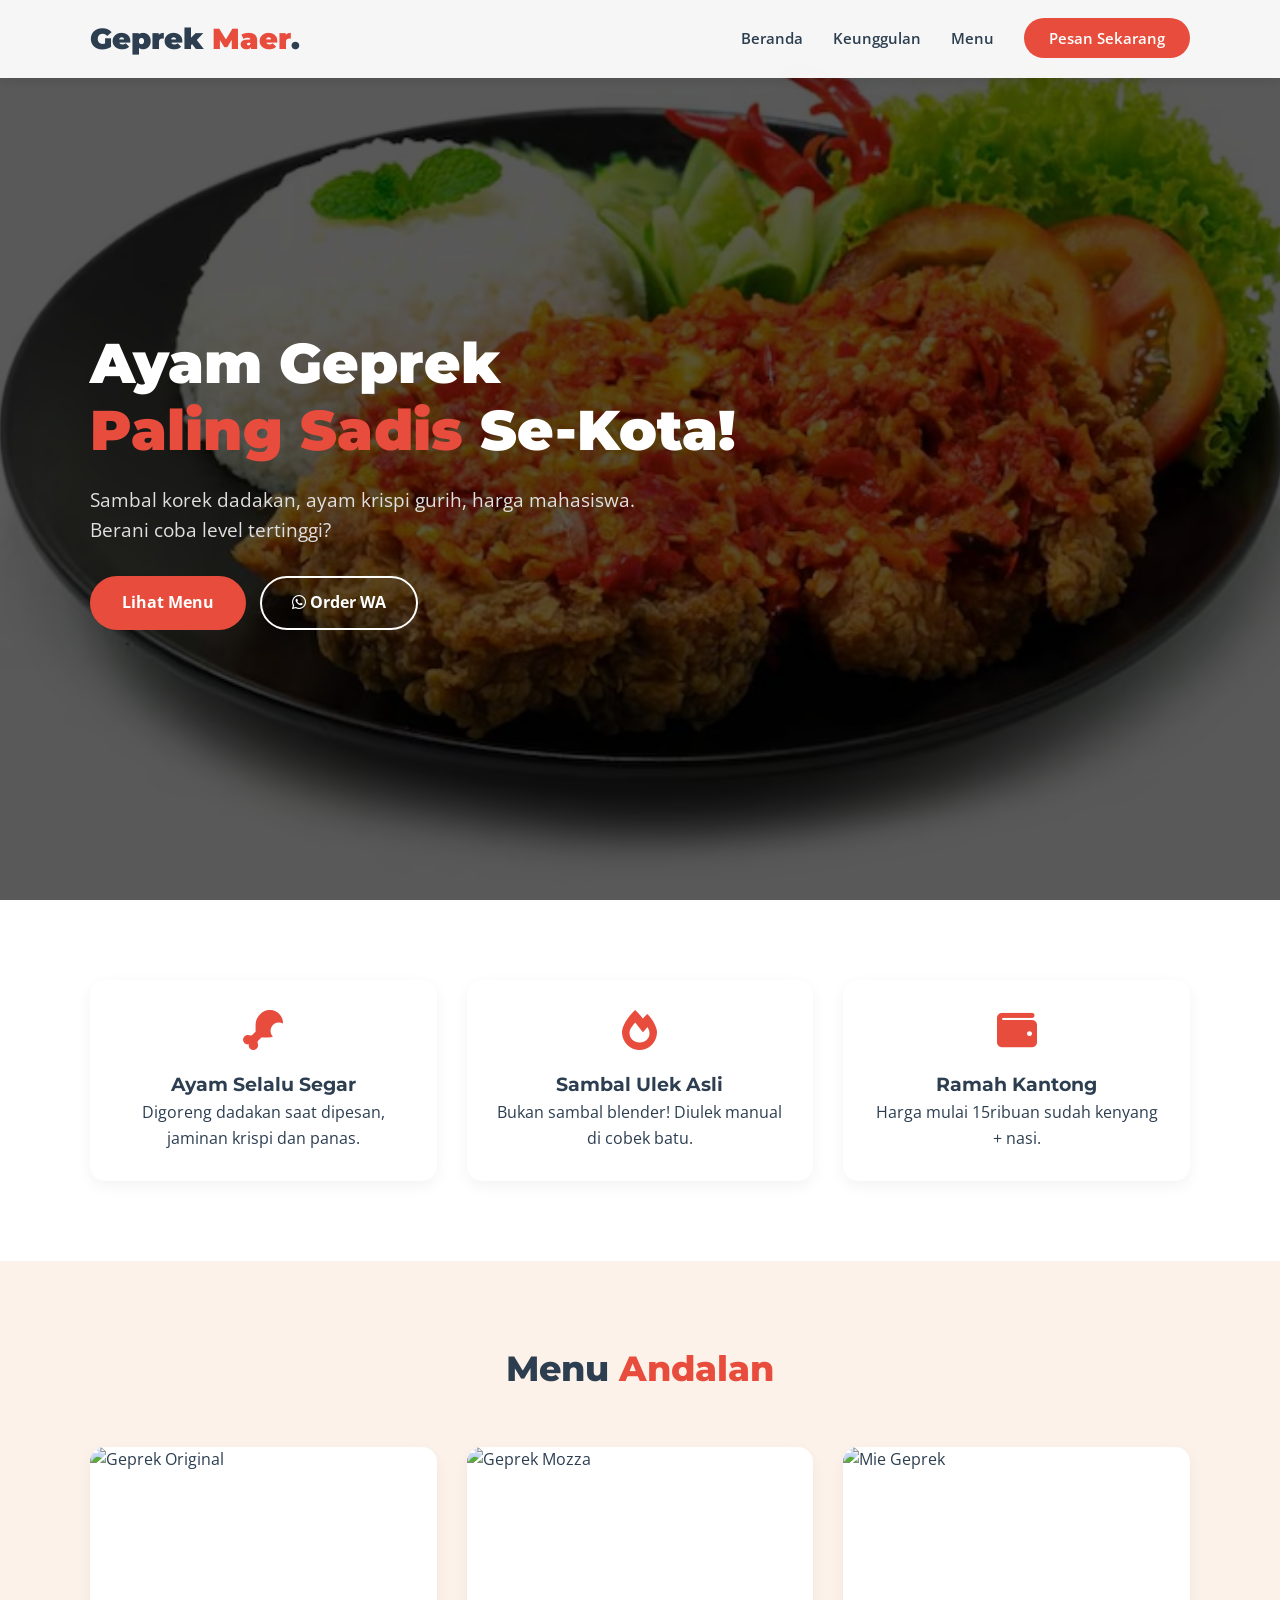
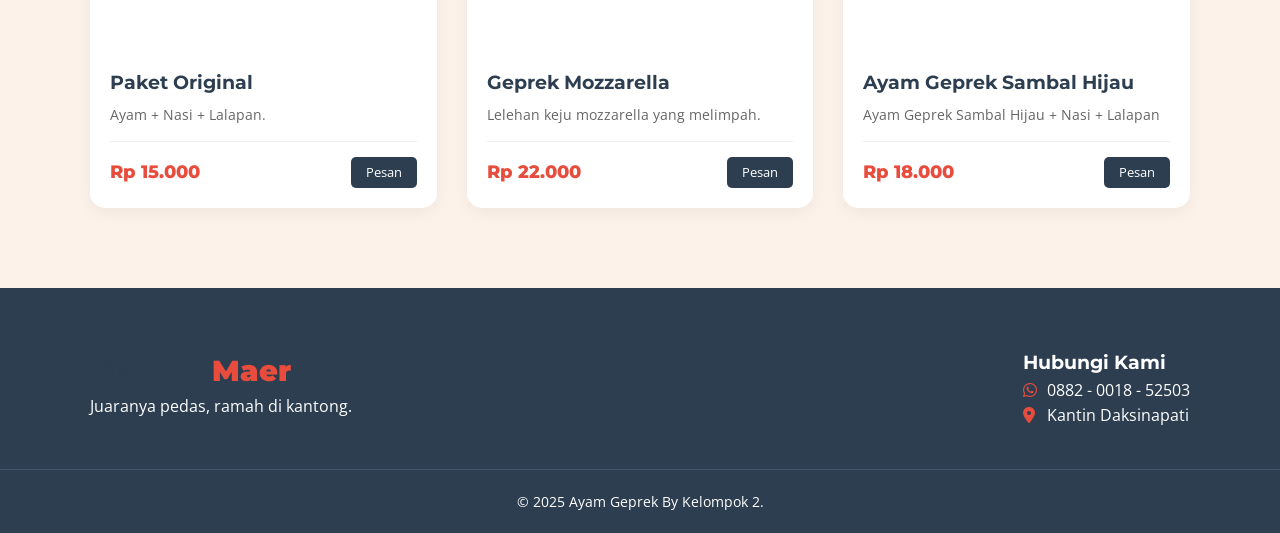
==== index.html @ af6f3e50 "update" ====
<!DOCTYPE html>
<html lang="id">
	<head>
		<meta charset="UTF-8" />
		<meta name="viewport" content="width=device-width, initial-scale=1.0" />
		<title>Ayam Geprek Maer - Pedasnya Nendang!</title>
		<link href="https://fonts.googleapis.com/css2?family=Montserrat:wght@400;700;900&family=Open+Sans:wght@400;600&display=swap" rel="stylesheet" />
		<link rel="stylesheet" href="https://cdnjs.cloudflare.com/ajax/libs/font-awesome/6.0.0/css/all.min.css" />
		<link rel="stylesheet" href="style.css" />
	</head>
	<body>
		<nav class="navbar">
			<div class="container nav-container">
				<a href="#" class="logo">Geprek <span>Maer</span>.</a>

				<ul class="nav-links">
					<li><a href="#hero">Beranda</a></li>
					<li><a href="#features">Keunggulan</a></li>
					<li><a href="#menu">Menu</a></li>
					<li><a href="#contact" class="btn-nav">Pesan Sekarang</a></li>
				</ul>

				<div class="burger">
					<div class="line1"></div>
					<div class="line2"></div>
					<div class="line3"></div>
				</div>
			</div>
		</nav>

		<header id="hero">
			<div class="hero-overlay">
				<div class="container hero-content reveal">
					<h1>Ayam Geprek <br /><span class="text-red">Paling Sadis</span> Se-Kota!</h1>
					<p>Sambal korek dadakan, ayam krispi gurih, harga mahasiswa. Berani coba level tertinggi?</p>
					<div class="hero-buttons">
						<a href="#menu" class="btn btn-primary">Lihat Menu</a>
						<a href="https://wa.me/6281234567890" class="btn btn-outline"><i class="fab fa-whatsapp"></i> Order WA</a>
					</div>
				</div>
			</div>
		</header>

		<section id="features" class="section-padding">
			<div class="container">
				<div class="features-grid">
					<div class="feature-item reveal">
						<i class="fas fa-drumstick-bite icon-red"></i>
						<h3>Ayam Selalu Segar</h3>
						<p>Digoreng dadakan saat dipesan, jaminan krispi dan panas.</p>
					</div>
					<div class="feature-item reveal">
						<i class="fas fa-fire icon-red"></i>
						<h3>Sambal Ulek Asli</h3>
						<p>Bukan sambal blender! Diulek manual di cobek batu.</p>
					</div>
					<div class="feature-item reveal">
						<i class="fas fa-wallet icon-red"></i>
						<h3>Ramah Kantong</h3>
						<p>Harga mulai 15ribuan sudah kenyang + nasi.</p>
					</div>
				</div>
			</div>
		</section>

		<section id="menu" class="section-padding bg-cream">
			<div class="container">
				<h2 class="section-title">Menu <span class="text-red">Andalan</span></h2>
				<div class="menu-grid">
					<div class="menu-card reveal">
						<div class="card-img-holder">
							<img src="https://images.unsplash.com/photo-1626082927389-6cd097cdc6ec?w=600" alt="Geprek Original" />
						</div>
						<div class="menu-info">
							<h3>Paket Original</h3>
							<p>Ayam + Nasi + Lalapan.</p>
							<div class="menu-footer">
								<span class="price">Rp 15.000</span>
								<a href="#" class="btn-sm">Pesan</a>
							</div>
						</div>
					</div>
					<div class="menu-card reveal">
						<div class="card-img-holder">
							<img src="https://media.istockphoto.com/id/2201040347/photo/ayam-geprek-or-smashed-chicken.webp?a=1&b=1&s=612x612&w=0&k=20&c=tHth3fvHW07ZVwiWdDavvZzDw1zSr7vy7wqQLnGacCk=" alt="Geprek Mozza" />
						</div>
						<div class="menu-info">
							<h3>Geprek Mozzarella</h3>
							<p>Lelehan keju mozzarella yang melimpah.</p>
							<div class="menu-footer">
								<span class="price">Rp 22.000</span>
								<a href="#" class="btn-sm">Pesan</a>
							</div>
						</div>
					</div>
					<div class="menu-card reveal">
						<div class="card-img-holder">
							<img src="https://media.istockphoto.com/id/2184532793/photo/bebek-goreng-cabe-ijo-or-fried-duck-with-green-chili-sauce.webp?a=1&b=1&s=612x612&w=0&k=20&c=y3KzSwLnLXOr_1Npurq0uSOTo_iZrCrglOwIk2ntI9E=" alt="Mie Geprek" />
						</div>
						<div class="menu-info">
							<h3>Ayam Geprek Sambal Hijau</h3>
							<p>Ayam Geprek Sambal Hijau + Nasi + Lalapan</p>
							<div class="menu-footer">	
								<span class="price">Rp 18.000</span>
								<a href="#" class="btn-sm">Pesan</a>
							</div>
						</div>
					</div>
				</div>
			</div>
		</section>

		<footer id="contact">
			<div class="container footer-container">
				<div class="footer-col">
					<h2 class="logo">Geprek <span>Maer</span>.</h2>
					<p>Juaranya pedas, ramah di kantong.</p>
				</div>
				<div class="footer-col">
					<h3>Hubungi Kami</h3>
					<p><i class="fab fa-whatsapp"></i> 0882 - 0018 - 52503</p>
					<p><i class="fas fa-map-marker-alt"></i> Kantin Daksinapati</p>
				</div>
			</div>
			<div class="copyright">
				<p>&copy; 2025 Ayam Geprek By Kelompok 2.</p>
			</div>
		</footer>

		<script src="script.js"></script>
	</body>
</html>
---- style.css ----
/* --- 1. RESET & VARIABLES --- */
:root {
    --primary: #E74C3C;
    --dark: #2C3E50;
    --light: #FDF2E9;
    --white: #ffffff;
    --overlay: rgba(0, 0, 0, 0.65);
}

* { margin: 0; padding: 0; box-sizing: border-box; }

html { scroll-behavior: smooth; }

body {
    font-family: 'Open Sans', sans-serif;
    color: var(--dark);
    line-height: 1.6;
    overflow-x: hidden; /* Mencegah scroll samping di HP */
}

h1, h2, h3, .logo, .price { font-family: 'Montserrat', sans-serif; }

.container {
    width: 90%;
    max-width: 1100px;
    margin: 0 auto;
}

.section-padding { padding: 80px 0; }
.bg-cream { background-color: var(--light); }
.text-red { color: var(--primary); }

/* --- 2. NAVBAR --- */
.navbar {
    position: fixed;
    top: 0; width: 100%;
    padding: 1rem 0;
    background: rgba(255, 255, 255, 0.95);
    backdrop-filter: blur(10px); /* Efek kaca buram */
    z-index: 1000;
    box-shadow: 0 2px 10px rgba(0,0,0,0.1);
    transition: 0.3s;
}

.nav-container {
    display: flex;
    justify-content: space-between;
    align-items: center;
}

.logo {
    font-size: 1.8rem;
    font-weight: 900;
    color: var(--dark);
    text-decoration: none;
}
.logo span { color: var(--primary); }

.nav-links {
    display: flex;
    list-style: none;
    align-items: center;
}

.nav-links li { margin-left: 30px; }

.nav-links a {
    text-decoration: none;
    color: var(--dark);
    font-weight: 600;
    font-size: 0.95rem;
    transition: 0.3s;
}

.nav-links a:hover { color: var(--primary); }

.btn-nav {
    background: var(--primary);
    color: var(--white) !important;
    padding: 10px 25px;
    border-radius: 50px;
}

.btn-nav:hover { background: #c0392b !important; }

/* Burger Menu (Hidden on Desktop) */
.burger { display: none; cursor: pointer; }
.burger div {
    width: 25px; height: 3px; background-color: var(--dark);
    margin: 5px; transition: 0.3s;
}

/* --- 3. HERO SECTION --- */
#hero {
    height: 100vh;
    width: 100%;
    background-image: url('img/ayam.png'); /* FILE GAMBAR ANDA */
    background-size: cover;
    background-position: center;
    position: relative;
    display: flex;
    align-items: center;
    justify-content: center;
}

.hero-overlay {
    position: absolute;
    top: 0; left: 0; width: 100%; height: 100%;
    background-color: var(--overlay);
    display: flex;
    align-items: center;
}

.hero-content {
    color: var(--white);
    position: relative;
    z-index: 2;
    padding-top: 60px; /* Kompensasi navbar */
}

.hero-content h1 {
    font-size: 3.5rem;
    font-weight: 900;
    line-height: 1.2;
    margin-bottom: 20px;
}

.hero-content p {
    font-size: 1.2rem;
    margin-bottom: 30px;
    color: #e0e0e0;
    max-width: 600px;
}

.btn {
    display: inline-block;
    padding: 12px 30px;
    border-radius: 50px;
    text-decoration: none;
    font-weight: 700;
    margin-right: 10px;
    transition: 0.3s;
}

.btn-primary { background: var(--primary); color: white; border: 2px solid var(--primary); }
.btn-primary:hover { background: transparent; }
.btn-outline { background: transparent; color: white; border: 2px solid white; }
.btn-outline:hover { background: white; color: var(--primary); }

/* --- 4. FEATURES & MENU (GRID SYSTEM) --- */
.section-title {
    text-align: center; font-size: 2.2rem;
    margin-bottom: 50px; font-weight: 800;
}

/* Menggunakan Auto-Fit agar responsif tanpa banyak media query */
.features-grid, .menu-grid {
    display: grid;
    grid-template-columns: repeat(auto-fit, minmax(280px, 1fr));
    gap: 30px;
}

/* Feature Item */
.feature-item {
    text-align: center;
    padding: 30px;
    background: white;
    border-radius: 15px;
    box-shadow: 0 5px 15px rgba(0,0,0,0.05);
}
.icon-red { font-size: 2.5rem; color: var(--primary); margin-bottom: 20px; }

/* Menu Card */
.menu-card {
    background: white; border-radius: 15px;
    overflow: hidden;
    box-shadow: 0 5px 15px rgba(0,0,0,0.05);
    transition: 0.3s;
}
.menu-card:hover { transform: translateY(-5px); box-shadow: 0 15px 30px rgba(0,0,0,0.1); }

.card-img-holder { height: 200px; overflow: hidden; }
.card-img-holder img { width: 100%; height: 100%; object-fit: cover; transition: 0.5s; }
.menu-card:hover img { transform: scale(1.1); }

.menu-info { padding: 20px; }
.menu-info h3 { font-size: 1.2rem; margin-bottom: 5px; }
.menu-info p { font-size: 0.9rem; color: #666; margin-bottom: 15px; }

.menu-footer {
    display: flex; justify-content: space-between; align-items: center;
    border-top: 1px solid #eee; padding-top: 15px;
}
.price { color: var(--primary); font-weight: 800; font-size: 1.1rem; }
.btn-sm {
    background: var(--dark); color: white; padding: 5px 15px;
    border-radius: 5px; text-decoration: none; font-size: 0.8rem;
}

/* --- 5. FOOTER --- */
#contact { background: var(--dark); color: white; padding: 60px 0 20px; }
.footer-container { display: flex; flex-wrap: wrap; justify-content: space-between; gap: 40px; }
.footer-col i { color: var(--primary); width: 20px; }
.copyright { text-align: center; margin-top: 40px; padding-top: 20px; border-top: 1px solid #3d566e; font-size: 0.9rem; }


/* =========================================
   MEDIA QUERIES (KUNCI RESPONSIVE)
   ========================================= */

@media screen and (max-width: 768px) {
    /* Navbar Mobile */
    .nav-links {
        position: absolute;
        right: 0px; top: 70px;
        height: 50vh; width: 100%;
        background-color: white;
        flex-direction: column;
        justify-content: space-around;
        transform: translateY(-150%); /* Sembunyi ke atas */
        transition: 0.5s ease-in-out;
        box-shadow: 0 5px 10px rgba(0,0,0,0.1);
        padding: 20px 0;
    }
    
    .nav-active { transform: translateY(0%); } /* Munculkan menu */
    
    .nav-links li { margin: 0; }
    .burger { display: block; } /* Munculkan tombol burger */
    
    /* Hero Section Mobile */
    .hero-content h1 { font-size: 2.5rem; } /* Font judul mengecil */
    .hero-content p { font-size: 1rem; }
    
    /* Tombol Burger Animasi */
    .toggle .line1 { transform: rotate(-45deg) translate(-5px, 6px); }
    .toggle .line2 { opacity: 0; }
    .toggle .line3 { transform: rotate(45deg) translate(-5px, -6px); }
}

@media screen and (max-width: 480px) {
    .hero-content h1 { font-size: 2rem; }
    .btn { padding: 10px 20px; font-size: 0.9rem; width: 100%; margin-bottom: 10px; text-align: center; }
    .hero-buttons { display: flex; flex-direction: column; }
}

/* Animasi Scroll Reveal */
.reveal { opacity: 0; transform: translateY(30px); transition: 1s all ease; }
.reveal.active { opacity: 1; transform: translateY(0); }
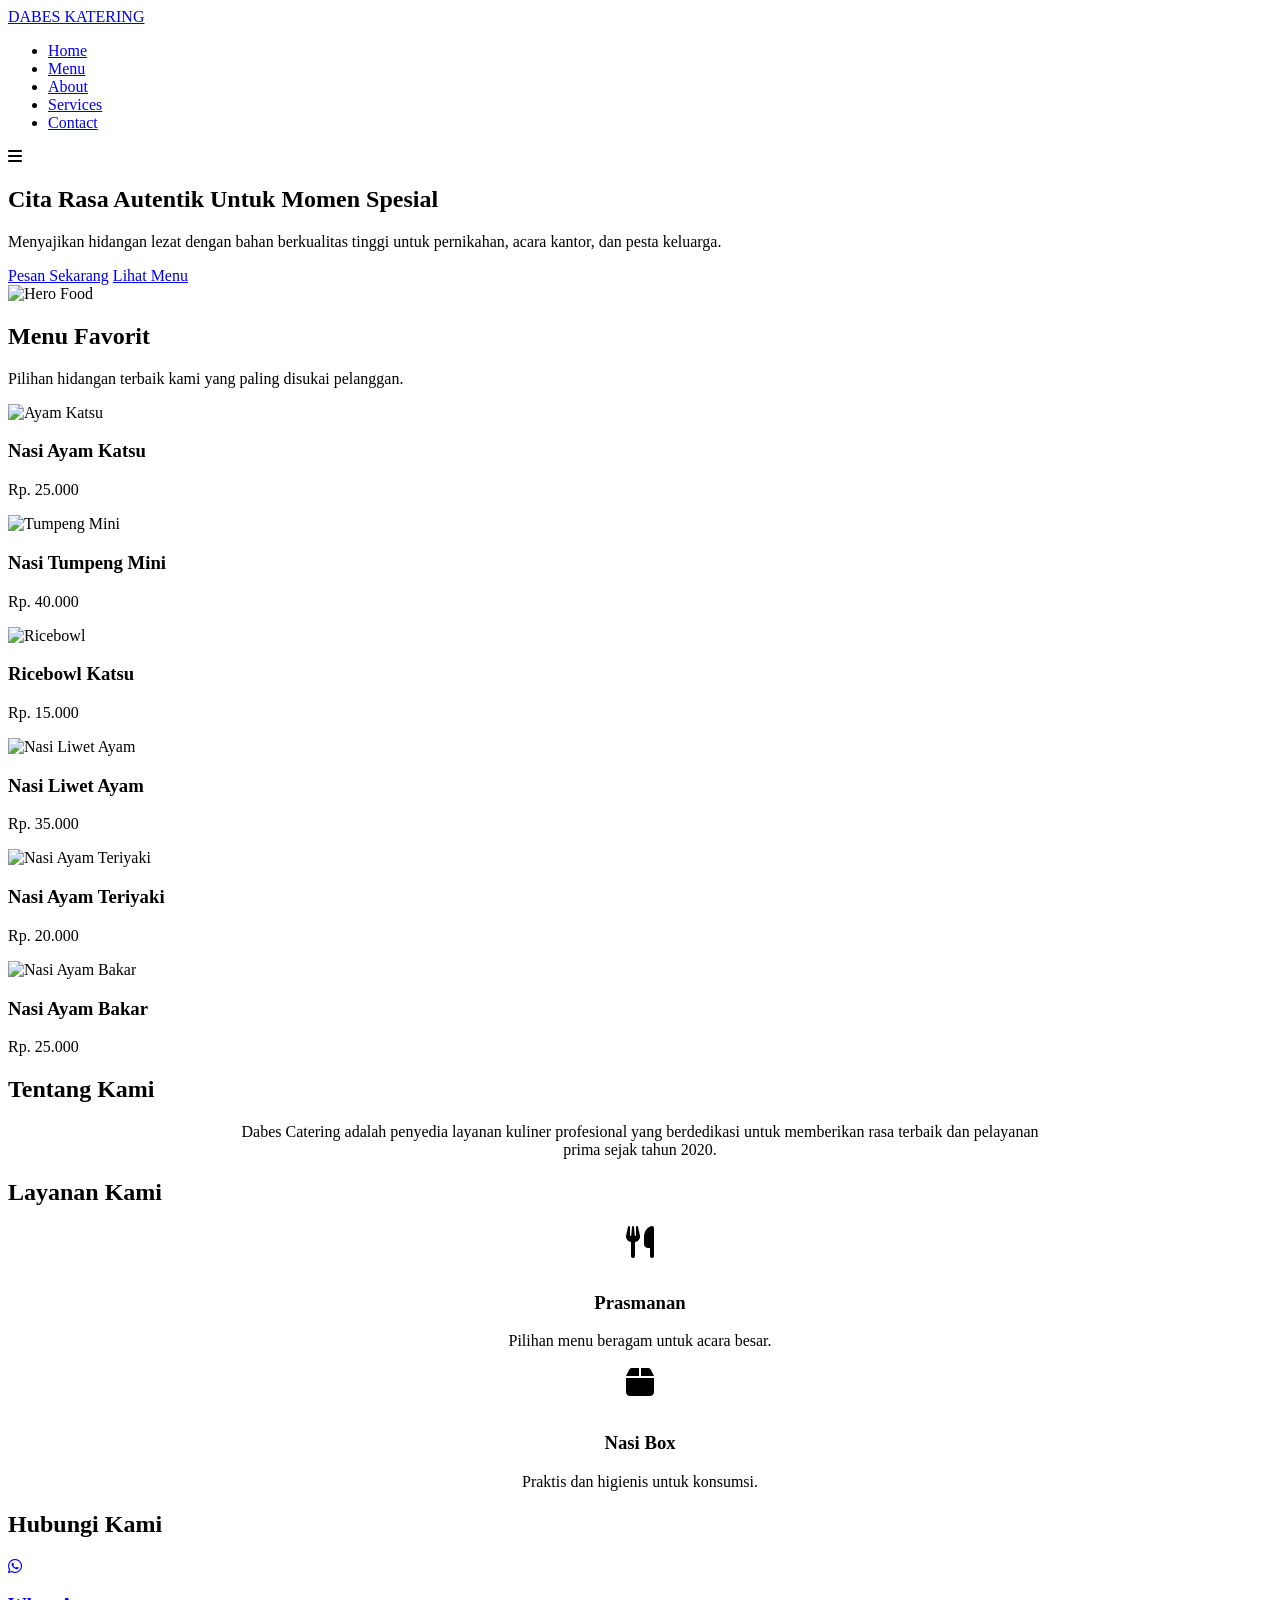
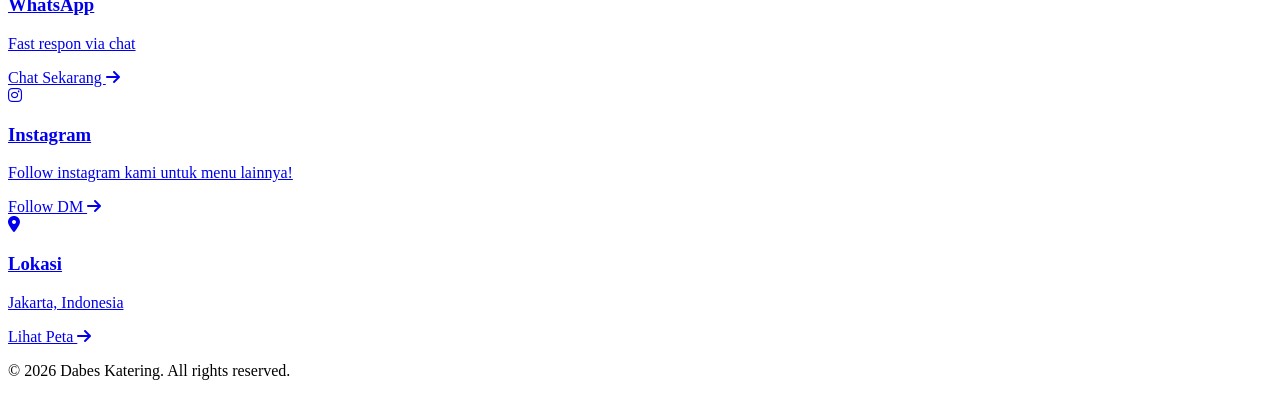
==== commit 0fd7b4e4: "dabes company update" ====
--- a/index.html
+++ b/index.html
@@ -1,130 +1,147 @@
-<!DOCTYPE html>
+<!doctype html>
 <html lang="id">
 	<head>
 		<meta charset="UTF-8" />
 		<meta name="viewport" content="width=device-width, initial-scale=1.0" />
-		<title>Ayam Geprek Maer - Pedasnya Nendang!</title>
-		<link href="https://fonts.googleapis.com/css2?family=Montserrat:wght@400;700;900&family=Open+Sans:wght@400;600&display=swap" rel="stylesheet" />
-		<link rel="stylesheet" href="https://cdnjs.cloudflare.com/ajax/libs/font-awesome/6.0.0/css/all.min.css" />
+		<title>Dabes Catering | Cita Rasa Terbaik</title>
+		<!-- FontAwesome for Icons -->
+		<link rel="stylesheet" href="https://cdnjs.cloudflare.com/ajax/libs/font-awesome/6.4.2/css/all.min.css" />
 		<link rel="stylesheet" href="style.css" />
 	</head>
 	<body>
-		<nav class="navbar">
-			<div class="container nav-container">
-				<a href="#" class="logo">Geprek <span>Maer</span>.</a>
+		<!-- Header Navigation -->
+		<header id="main-header">
+			<a href="#" class="logo">DABES KATERING</a>
 
-				<ul class="nav-links">
-					<li><a href="#hero">Beranda</a></li>
-					<li><a href="#features">Keunggulan</a></li>
-					<li><a href="#menu">Menu</a></li>
-					<li><a href="#contact" class="btn-nav">Pesan Sekarang</a></li>
+			<!-- Navigation Links -->
+			<nav>
+				<ul class="nav-links" id="nav-links">
+					<li><a href="#home" class="nav-item active">Home</a></li>
+					<li><a href="#menu" class="nav-item">Menu</a></li>
+					<li><a href="#about" class="nav-item">About</a></li>
+					<li><a href="#services" class="nav-item">Services</a></li>
+					<li><a href="#contact" class="nav-item">Contact</a></li>
 				</ul>
+				<!-- Hamburger Menu Icon -->
+				<div class="hamburger" id="hamburger">
+					<i class="fas fa-bars"></i>
+				</div>
+			</nav>
+		</header>
 
-				<div class="burger">
-					<div class="line1"></div>
-					<div class="line2"></div>
-					<div class="line3"></div>
+		<!-- Hero Section -->
+		<section id="home" class="hero">
+			<div class="hero-content">
+				<h1>Cita Rasa <span>Autentik</span> Untuk Momen Spesial</h1>
+				<p>Menyajikan hidangan lezat dengan bahan berkualitas tinggi untuk pernikahan, acara kantor, dan pesta keluarga.</p>
+				<div class="hero-btns">
+					<a href="#contact" class="btn btn-primary">Pesan Sekarang</a>
+					<a href="#menu" class="btn btn-outline">Lihat Menu</a>
 				</div>
 			</div>
-		</nav>
+			<div class="hero-image">
+				<img src="image/logo.PNG" alt="Hero Food" />
+			</div>
+		</section>
 
-		<header id="hero">
-			<div class="hero-overlay">
-				<div class="container hero-content reveal">
-					<h1>Ayam Geprek <br /><span class="text-red">Paling Sadis</span> Se-Kota!</h1>
-					<p>Sambal korek dadakan, ayam krispi gurih, harga mahasiswa. Berani coba level tertinggi?</p>
-					<div class="hero-buttons">
-						<a href="#menu" class="btn btn-primary">Lihat Menu</a>
-						<a href="https://wa.me/6281234567890" class="btn btn-outline"><i class="fab fa-whatsapp"></i> Order WA</a>
-					</div>
+		<!-- Menu Section -->
+		<section id="menu" class="section-padding">
+			<div class="section-title">
+				<h2>Menu Favorit</h2>
+				<p>Pilihan hidangan terbaik kami yang paling disukai pelanggan.</p>
+			</div>
+			<div class="menu-grid">
+				<div class="menu-card">
+					<img src="image/Nasi Ayam Katsu.JPG" alt="Ayam Katsu" />
+					<h3>Nasi Ayam Katsu</h3>
+					<p class="price">Rp. 25.000</p>
 				</div>
-			</div>
-		</header>
-
-		<section id="features" class="section-padding">
-			<div class="container">
-				<div class="features-grid">
-					<div class="feature-item reveal">
-						<i class="fas fa-drumstick-bite icon-red"></i>
-						<h3>Ayam Selalu Segar</h3>
-						<p>Digoreng dadakan saat dipesan, jaminan krispi dan panas.</p>
-					</div>
-					<div class="feature-item reveal">
-						<i class="fas fa-fire icon-red"></i>
-						<h3>Sambal Ulek Asli</h3>
-						<p>Bukan sambal blender! Diulek manual di cobek batu.</p>
-					</div>
-					<div class="feature-item reveal">
-						<i class="fas fa-wallet icon-red"></i>
-						<h3>Ramah Kantong</h3>
-						<p>Harga mulai 15ribuan sudah kenyang + nasi.</p>
-					</div>
+				<div class="menu-card">
+					<img src="image/Nasi Tumpeng Mini.jpg" alt="Tumpeng Mini" />
+					<h3>Nasi Tumpeng Mini</h3>
+					<p class="price">Rp. 40.000</p>
+				</div>
+				<div class="menu-card">
+					<img src="image/Ricebowl Katsu.png" alt="Ricebowl" />
+					<h3>Ricebowl Katsu</h3>
+					<p class="price">Rp. 15.000</p>
+				</div>
+				<div class="menu-card">
+					<img src="image/Nasi Liwet Ayam.png" alt="Nasi Liwet Ayam" />
+					<h3>Nasi Liwet Ayam</h3>
+					<p class="price">Rp. 35.000</p>
+				</div>
+				<div class="menu-card">
+					<img src="image/Nasi Ayam Teriyaki.png" alt="Nasi Ayam Teriyaki" />
+					<h3>Nasi Ayam Teriyaki</h3>
+					<p class="price">Rp. 20.000</p>
+				</div>
+				<div class="menu-card">
+					<img src="image/Nasi Ayam Bakar.JPG" alt="Nasi Ayam Bakar" />
+					<h3>Nasi Ayam Bakar</h3>
+					<p class="price">Rp. 25.000</p>
 				</div>
 			</div>
 		</section>
 
-		<section id="menu" class="section-padding bg-cream">
-			<div class="container">
-				<h2 class="section-title">Menu <span class="text-red">Andalan</span></h2>
-				<div class="menu-grid">
-					<div class="menu-card reveal">
-						<div class="card-img-holder">
-							<img src="https://images.unsplash.com/photo-1626082927389-6cd097cdc6ec?w=600" alt="Geprek Original" />
-						</div>
-						<div class="menu-info">
-							<h3>Paket Original</h3>
-							<p>Ayam + Nasi + Lalapan.</p>
-							<div class="menu-footer">
-								<span class="price">Rp 15.000</span>
-								<a href="#" class="btn-sm">Pesan</a>
-							</div>
-						</div>
-					</div>
-					<div class="menu-card reveal">
-						<div class="card-img-holder">
-							<img src="https://media.istockphoto.com/id/2201040347/photo/ayam-geprek-or-smashed-chicken.webp?a=1&b=1&s=612x612&w=0&k=20&c=tHth3fvHW07ZVwiWdDavvZzDw1zSr7vy7wqQLnGacCk=" alt="Geprek Mozza" />
-						</div>
-						<div class="menu-info">
-							<h3>Geprek Mozzarella</h3>
-							<p>Lelehan keju mozzarella yang melimpah.</p>
-							<div class="menu-footer">
-								<span class="price">Rp 22.000</span>
-								<a href="#" class="btn-sm">Pesan</a>
-							</div>
-						</div>
-					</div>
-					<div class="menu-card reveal">
-						<div class="card-img-holder">
-							<img src="https://media.istockphoto.com/id/2184532793/photo/bebek-goreng-cabe-ijo-or-fried-duck-with-green-chili-sauce.webp?a=1&b=1&s=612x612&w=0&k=20&c=y3KzSwLnLXOr_1Npurq0uSOTo_iZrCrglOwIk2ntI9E=" alt="Mie Geprek" />
-						</div>
-						<div class="menu-info">
-							<h3>Ayam Geprek Sambal Hijau</h3>
-							<p>Ayam Geprek Sambal Hijau + Nasi + Lalapan</p>
-							<div class="menu-footer">	
-								<span class="price">Rp 18.000</span>
-								<a href="#" class="btn-sm">Pesan</a>
-							</div>
-						</div>
-					</div>
+		<!-- About Section -->
+		<section id="about" class="section-padding bg-light">
+			<div class="about-container">
+				<div class="section-title">
+					<h2>Tentang Kami</h2>
+				</div>
+				<p style="text-align: center; max-width: 800px; margin: 0 auto">Dabes Catering adalah penyedia layanan kuliner profesional yang berdedikasi untuk memberikan rasa terbaik dan pelayanan prima sejak tahun 2020.</p>
+			</div>
+		</section>
+
+		<!-- Services Section -->
+		<section id="services" class="section-padding">
+			<div class="section-title">
+				<h2>Layanan Kami</h2>
+			</div>
+			<div class="menu-grid">
+				<div class="menu-card" style="text-align: center">
+					<i class="fas fa-utensils" style="font-size: 2rem; color: var(--primary); margin-bottom: 15px"></i>
+					<h3>Prasmanan</h3>
+					<p>Pilihan menu beragam untuk acara besar.</p>
+				</div>
+				<div class="menu-card" style="text-align: center">
+					<i class="fas fa-box" style="font-size: 2rem; color: var(--primary); margin-bottom: 15px"></i>
+					<h3>Nasi Box</h3>
+					<p>Praktis dan higienis untuk konsumsi.</p>
 				</div>
 			</div>
 		</section>
 
-		<footer id="contact">
-			<div class="container footer-container">
-				<div class="footer-col">
-					<h2 class="logo">Geprek <span>Maer</span>.</h2>
-					<p>Juaranya pedas, ramah di kantong.</p>
-				</div>
-				<div class="footer-col">
-					<h3>Hubungi Kami</h3>
-					<p><i class="fab fa-whatsapp"></i> 0882 - 0018 - 52503</p>
-					<p><i class="fas fa-map-marker-alt"></i> Kantin Daksinapati</p>
-				</div>
+		<!-- Contact Section -->
+		<section id="contact" class="section-padding bg-light">
+			<div class="section-title">
+				<h2>Hubungi Kami</h2>
 			</div>
-			<div class="copyright">
-				<p>&copy; 2025 Ayam Geprek By Kelompok 2.</p>
+			<div class="contact-container">
+				<a href="https://wa.me/62882001852503" target="_blank" class="contact-card whatsapp">
+					<div class="icon-box"><i class="fab fa-whatsapp"></i></div>
+					<h3>WhatsApp</h3>
+					<p>Fast respon via chat</p>
+					<div class="action-link">Chat Sekarang <i class="fas fa-arrow-right"></i></div>
+				</a>
+				<a href="https://instagram.com/thisis.faza" target="_blank" class="contact-card instagram">
+					<div class="icon-box"><i class="fab fa-instagram"></i></div>
+					<h3>Instagram</h3>
+					<p>Follow instagram kami untuk menu lainnya!</p>
+					<div class="action-link">Follow DM <i class="fas fa-arrow-right"></i></div>
+				</a>
+				<a href="https://maps.app.goo.gl/HwGijdkvEW5WSmpZ7" target="_blank" class="contact-card location">
+					<div class="icon-box"><i class="fas fa-map-marker-alt"></i></div>
+					<h3>Lokasi</h3>
+					<p>Jakarta, Indonesia</p>
+					<div class="action-link">Lihat Peta <i class="fas fa-arrow-right"></i></div>
+				</a>
 			</div>
+		</section>
+
+		<footer>
+			<p>&copy; 2026 Dabes Katering. All rights reserved.</p>
 		</footer>
 
 		<script src="script.js"></script>
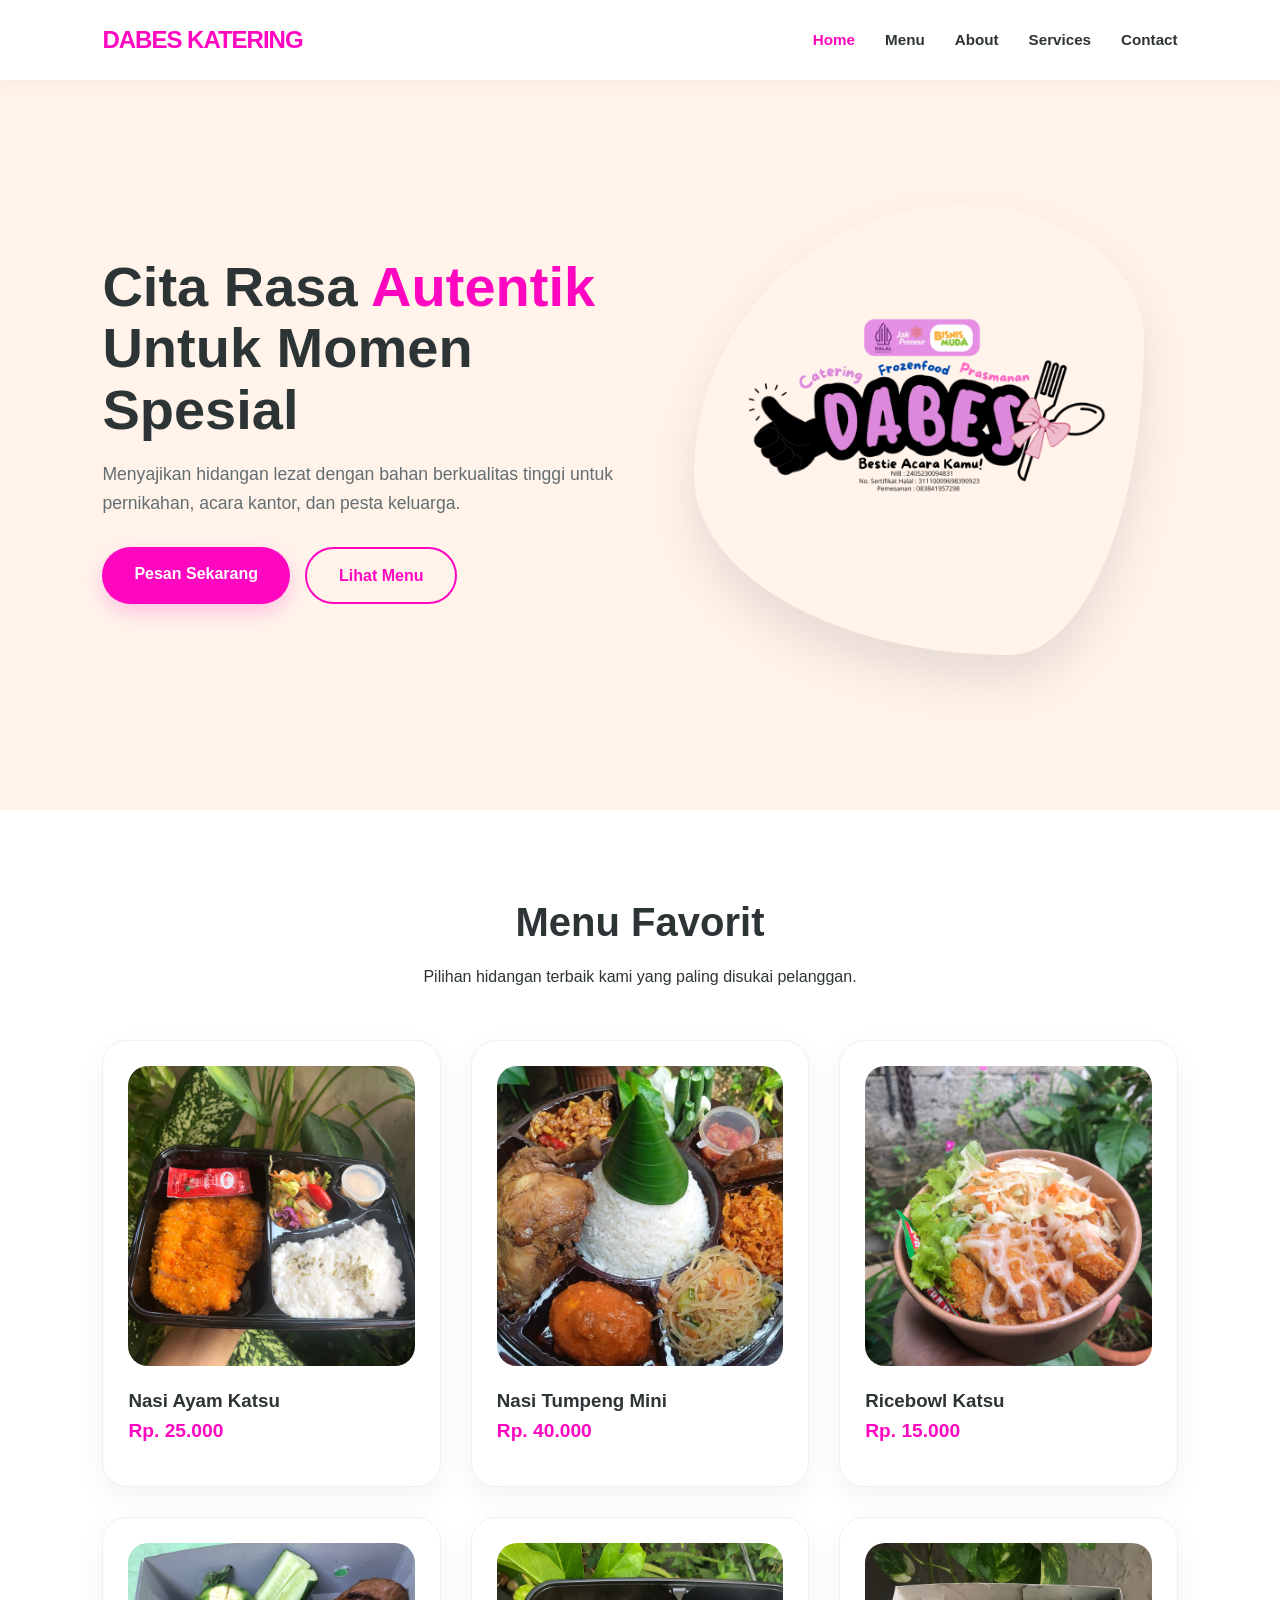
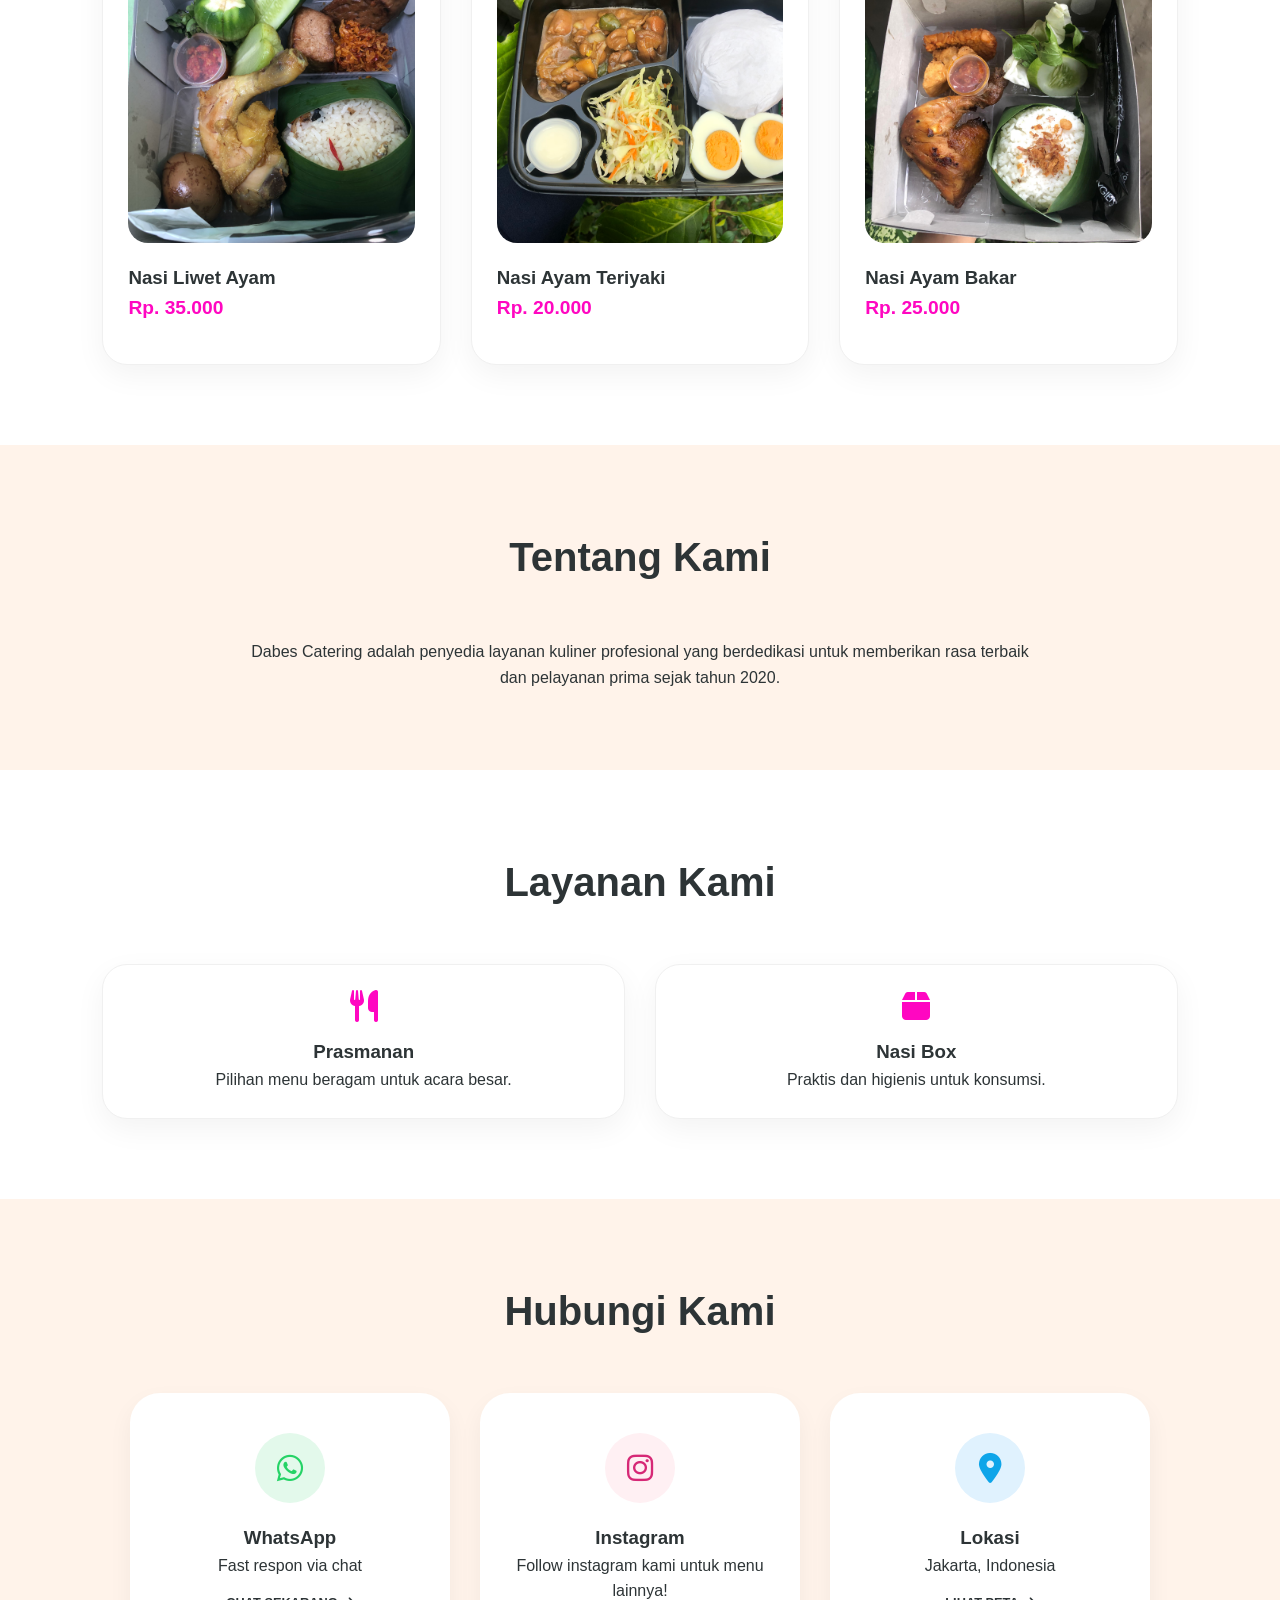
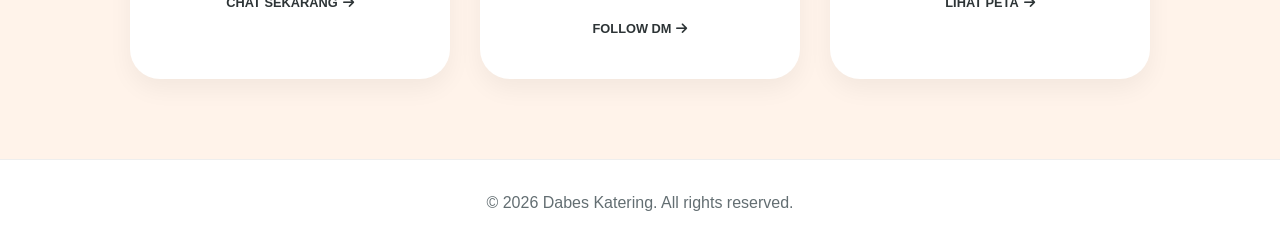
==== commit 97688d56: "dabes company update" ====
--- a/index.html
+++ b/index.html
@@ -40,7 +40,7 @@
 				</div>
 			</div>
 			<div class="hero-image">
-				<img src="image/logo.PNG" alt="Hero Food" />
+				<img src="image/Logo.PNG" alt="Hero Food" />
 			</div>
 		</section>
 
--- a/style.css
+++ b/style.css
@@ -0,0 +1,452 @@
+:root {
+	--primary: #ff07c1;
+	--primary-dark: #d605a3;
+	--bg-light: #fff3ea;
+	--white: #ffffff;
+	--dark: #2d3436;
+	--gray: #636e72;
+	--success: #25d366;
+	--instagram: #d62976;
+	--location: #0ea5e9;
+	--header-height: 80px;
+}
+
+* {
+	margin: 0;
+	padding: 0;
+	box-sizing: border-box;
+	font-family: 'helvetica', 'Poppins';
+}
+
+html {
+	scroll-behavior: smooth;
+}
+
+body {
+	background-color: var(--white);
+	color: var(--dark);
+	line-height: 1.6;
+	overflow-x: hidden;
+}
+
+/* --- NAVIGATION BAR --- */
+header {
+	height: var(--header-height);
+	background: rgba(255, 255, 255, 0.95);
+	backdrop-filter: blur(10px);
+	position: fixed;
+	top: 0;
+	width: 100%;
+	z-index: 1000;
+	display: flex;
+	align-items: center;
+	justify-content: space-between;
+	padding: 0 8%;
+	box-shadow: 0 2px 20px rgba(0, 0, 0, 0.05);
+	transition: 0.3s;
+}
+
+.logo {
+	font-size: 1.5rem;
+	font-weight: 800;
+	color: var(--primary);
+	text-decoration: none;
+	letter-spacing: -1px;
+}
+
+.nav-links {
+	display: flex;
+	list-style: none;
+	gap: 30px;
+}
+
+.nav-links a {
+	text-decoration: none;
+	color: var(--dark);
+	font-weight: 600;
+	font-size: 0.95rem;
+	transition: 0.3s;
+}
+
+.nav-links a:hover,
+.nav-links a.active {
+	color: var(--primary);
+}
+
+.hamburger {
+	display: none;
+	cursor: pointer;
+	font-size: 1.5rem;
+}
+
+/* --- HERO SECTION --- */
+.hero {
+	padding: calc(var(--header-height) + 50px) 8% 80px;
+	background: var(--bg-light);
+	display: flex;
+	align-items: center;
+	justify-content: space-between;
+	min-height: 90vh;
+	gap: 40px;
+}
+
+.hero-content {
+	flex: 1;
+	max-width: 600px;
+}
+.hero-content h1 {
+	font-size: clamp(2.2rem, 5vw, 3.5rem);
+	line-height: 1.1;
+	margin-bottom: 20px;
+	font-weight: 800;
+}
+.hero-content h1 span {
+	color: var(--primary);
+}
+.hero-content p {
+	font-size: 1.1rem;
+	color: var(--gray);
+	margin-bottom: 30px;
+}
+
+.hero-btns {
+	display: flex;
+	gap: 15px;
+	flex-wrap: wrap;
+}
+.btn {
+	padding: 14px 32px;
+	border-radius: 50px;
+	text-decoration: none;
+	font-weight: 700;
+	transition: 0.3s;
+	display: inline-block;
+}
+.btn-primary {
+	background: var(--primary);
+	color: white;
+	box-shadow: 0 8px 20px rgba(255, 7, 193, 0.2);
+}
+.btn-primary:hover {
+	transform: translateY(-3px);
+	background: var(--primary-dark);
+}
+.btn-outline {
+	border: 2px solid var(--primary);
+	color: var(--primary);
+}
+.btn-outline:hover {
+	background: var(--primary);
+	color: white;
+}
+
+.hero-image {
+	flex: 1;
+	display: flex;
+	justify-content: center;
+}
+.hero-image img {
+	width: 100%;
+	max-width: 450px;
+	border-radius: 60% 40% 30% 70% / 60% 30% 70% 40%;
+	animation: morphing 8s ease-in-out infinite;
+	box-shadow: 0 25px 50px rgba(0, 0, 0, 0.1);
+}
+
+/* --- GENERAL SECTIONS --- */
+.section-padding {
+	padding: 80px 8%;
+}
+.bg-light {
+	background: var(--bg-light);
+}
+.section-title {
+	text-align: center;
+	margin-bottom: 50px;
+}
+.section-title h2 {
+	font-size: 2.5rem;
+	margin-bottom: 10px;
+}
+
+.menu-grid {
+	display: grid;
+	grid-template-columns: repeat(auto-fit, minmax(280px, 1fr));
+	gap: 30px;
+}
+
+.menu-card {
+	background: white;
+	border-radius: 25px;
+	padding: 25px;
+	box-shadow: 0 10px 30px rgba(0, 0, 0, 0.05);
+	transition: 0.4s;
+	border: 1px solid #f0f0f0;
+	display: flex;
+	flex-direction: column;
+}
+
+.menu-card:hover {
+	transform: translateY(-15px);
+}
+.menu-card img {
+	width: 100%;
+	height: 300px;
+	object-fit: cover;
+	border-radius: 20px;
+	margin-bottom: 20px;
+}
+.menu-card .price {
+	color: var(--primary);
+	font-weight: 800;
+	font-size: 1.2rem;
+	margin-bottom: 15px;
+}
+
+.wa-order-btn {
+	background: var(--success);
+	color: white;
+	text-decoration: none;
+	padding: 12px;
+	text-align: center;
+	border-radius: 12px;
+	font-weight: 700;
+	display: flex;
+	align-items: center;
+	justify-content: center;
+	gap: 10px;
+}
+
+/* --- CONTACT CARDS --- */
+.contact-container {
+	display: flex;
+	justify-content: center;
+	gap: 30px;
+	flex-wrap: wrap;
+}
+.contact-card {
+	background: white;
+	padding: 40px 30px;
+	border-radius: 30px;
+	width: 320px;
+	text-decoration: none;
+	color: var(--dark);
+	text-align: center;
+	transition: 0.4s;
+	box-shadow: 0 10px 25px rgba(0, 0, 0, 0.05);
+	display: flex;
+	flex-direction: column;
+	align-items: center;
+}
+.contact-card:hover {
+	transform: translateY(-10px);
+	box-shadow: 0 15px 35px rgba(0, 0, 0, 0.1);
+}
+.icon-box {
+	width: 70px;
+	height: 70px;
+	border-radius: 50%;
+	display: flex;
+	align-items: center;
+	justify-content: center;
+	font-size: 30px;
+	margin-bottom: 20px;
+}
+
+.whatsapp .icon-box {
+	background: #e3f9eb;
+	color: var(--success);
+	transition: 0.3s;
+}
+
+/* Instagram Default */
+.instagram .icon-box {
+	background: #fff0f3;
+	color: var(--instagram);
+	transition: 0.3s;
+}
+
+/* Location Default */
+.location .icon-box {
+	background: #e0f2fe;
+	color: var(--location);
+	transition: 0.3s;
+}
+
+/* EFEK HOVER WHATSAPP */
+.contact-card.whatsapp:hover {
+	background-color: var(--success);
+	transform: translateY(-15px);
+	box-shadow: 0 20px 40px rgba(37, 211, 102, 0.3);
+	border-color: var(--success);
+}
+
+/* EFEK HOVER INSTAGRAM */
+.contact-card.instagram:hover {
+	background-color: var(--instagram);
+	transform: translateY(-15px);
+	box-shadow: 0 20px 40px rgba(206, 51, 80, 0.829);
+	border-color: var(--instagram);
+}
+
+/* EFEK HOVER LOCATION */
+.contact-card.location:hover {
+	background-color: var(--location);
+	transform: translateY(-15px);
+	box-shadow: 0 20px 40px rgba(14, 165, 233, 0.3);
+	border-color: var(--location);
+}
+
+/* Perubahan Warna Teks & Ikon saat Hover untuk Kontak */
+.contact-card:hover h3,
+.contact-card:hover p,
+.contact-card:hover .action-link {
+	color: var(--white) !important;
+}
+
+.contact-card:hover .icon-box {
+	background-color: rgba(255, 255, 255, 0.2);
+	color: var(--white);
+}
+.action-link {
+	margin-top: 15px;
+	font-weight: 700;
+	font-size: 0.8rem;
+	text-transform: uppercase;
+	display: flex;
+	align-items: center;
+	gap: 5px;
+}
+
+footer {
+	text-align: center;
+	padding: 30px;
+	background: white;
+	color: var(--gray);
+	border-top: 1px solid #eee;
+}
+
+/* Layar Medium / Tablet (max-width: 1024px) */
+@media (max-width: 1024px) {
+	header {
+		padding: 0 5%;
+	}
+
+	.section-padding {
+		padding: 60px 5%;
+	}
+
+	.hero {
+		padding: calc(var(--header-height) + 30px) 5% 60px;
+		gap: 30px;
+	}
+
+	.hero-content h1 {
+		font-size: 2.8rem;
+	}
+}
+
+/* Tablet & HP Besar (max-width: 768px) */
+@media (max-width: 768px) {
+	.hamburger {
+		display: block;
+	}
+
+	/* Navbar Mobile Menu */
+	.nav-links {
+		position: fixed;
+		top: var(--header-height);
+		left: -100%;
+		width: 100%;
+		height: calc(100vh - var(--header-height));
+		background: rgba(255, 255, 255, 0.98);
+		flex-direction: column;
+		align-items: center;
+		justify-content: flex-start;
+		padding-top: 50px;
+		transition: 0.4s cubic-bezier(0.175, 0.885, 0.32, 1.275);
+		box-shadow: 0 10px 20px rgba(0, 0, 0, 0.05);
+		gap: 35px;
+		z-index: 999;
+	}
+
+	.nav-links.active {
+		left: 0;
+	}
+
+	.nav-links a {
+		font-size: 1.2rem;
+	}
+
+	/* Hero Responsive */
+	.hero {
+		flex-direction: column-reverse; /* Gambar di atas, teks di bawah (opsional) atau tetap column */
+		flex-direction: column;
+		text-align: center;
+		padding-top: calc(var(--header-height) + 40px);
+		min-height: auto;
+	}
+
+	.hero-content {
+		max-width: 100%;
+	}
+
+	.hero-btns {
+		justify-content: center;
+	}
+
+	.hero-image img {
+		max-width: 320px;
+		margin-bottom: 20px;
+	}
+
+	/* Menu & Content */
+	.menu-grid {
+		grid-template-columns: repeat(auto-fit, minmax(250px, 1fr));
+		gap: 20px;
+	}
+
+	.menu-card img {
+		height: 250px; /* Tinggi gambar sedikit dikurangi di tablet */
+	}
+
+	.section-title h2 {
+		font-size: 2.1rem;
+	}
+
+	.contact-card {
+		width: 100%; /* Kartu kontak memenuhi lebar layar di HP */
+	}
+}
+
+/* HP Kecil (max-width: 480px) */
+@media (max-width: 480px) {
+	.hero-content h1 {
+		font-size: 1.8rem;
+	}
+
+	.hero-content p {
+		font-size: 1rem;
+	}
+
+	.btn {
+		width: 100%; /* Tombol jadi lebar penuh di HP sangat kecil */
+		padding: 12px 20px;
+	}
+
+	.section-padding {
+		padding: 50px 4%;
+	}
+
+	.menu-card {
+		padding: 15px;
+	}
+
+	.menu-card img {
+		height: 200px;
+	}
+
+	.section-title h2 {
+		font-size: 1.8rem;
+	}
+}
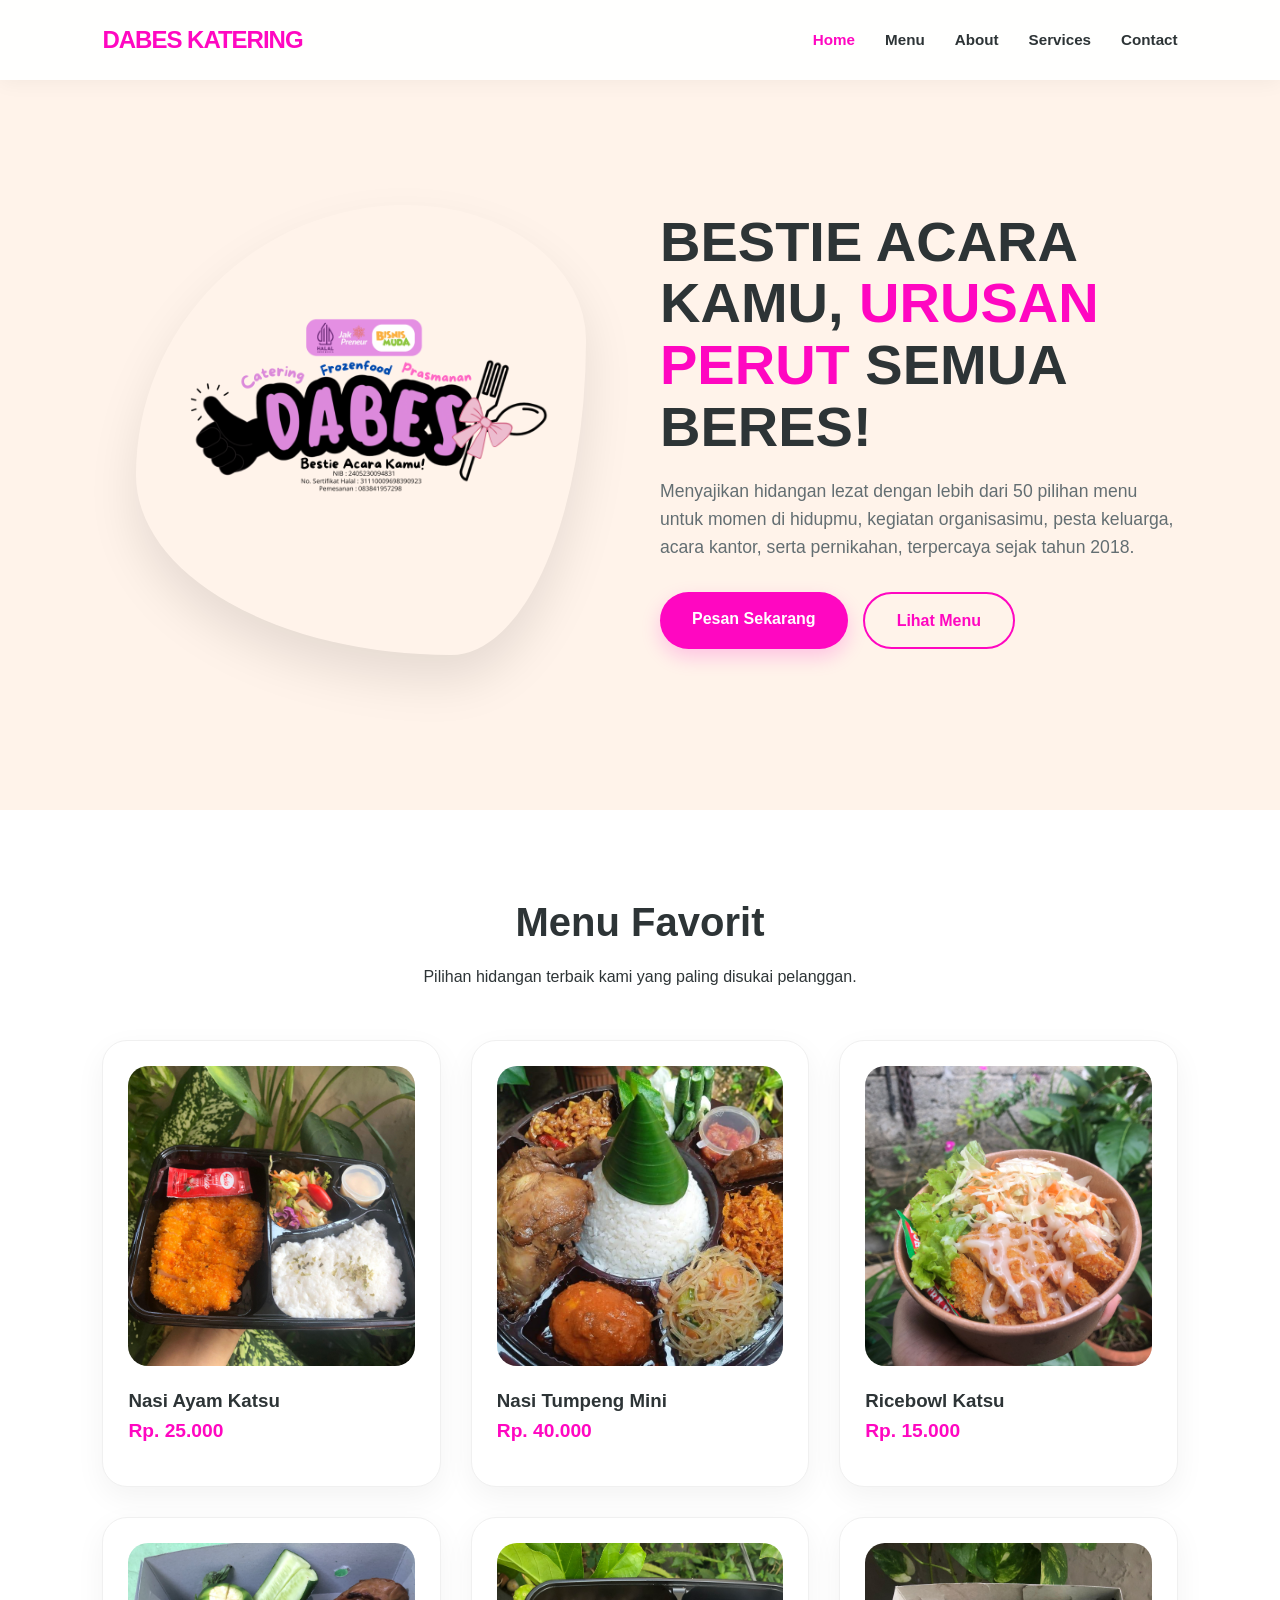
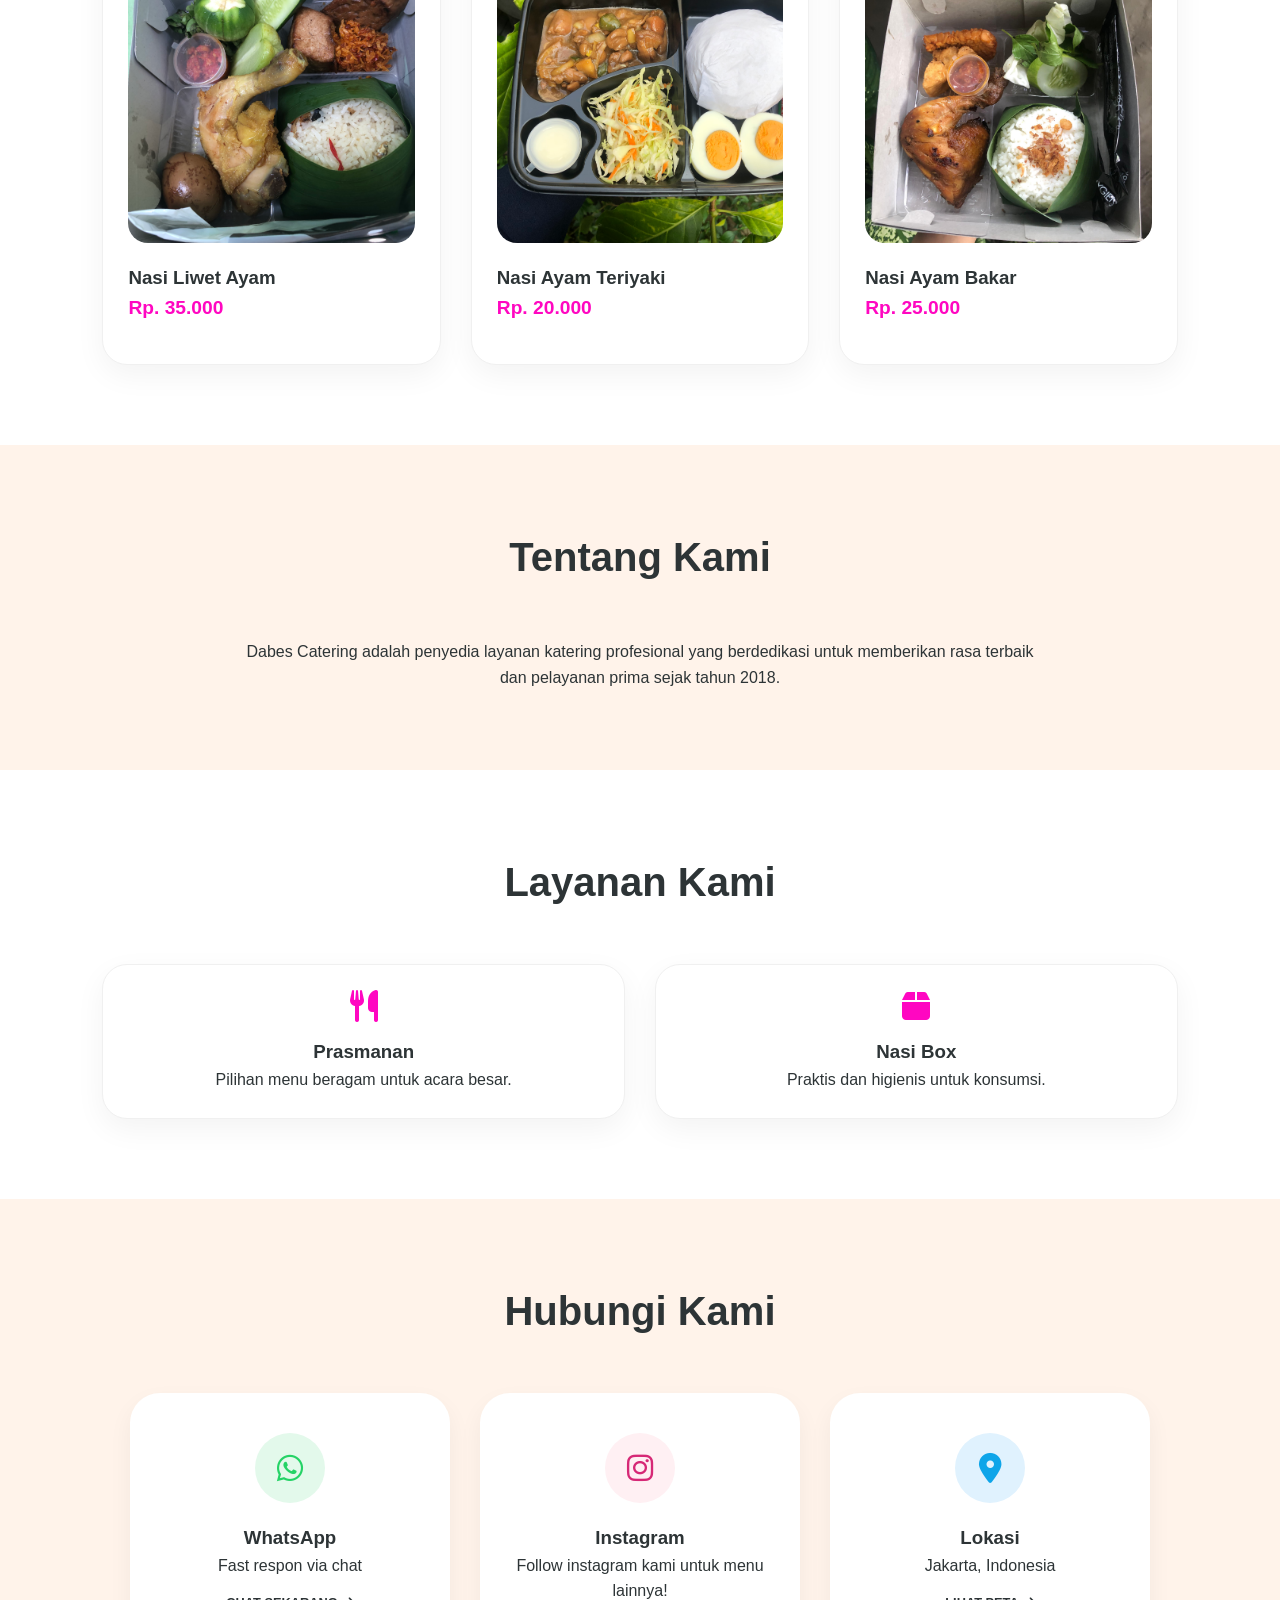
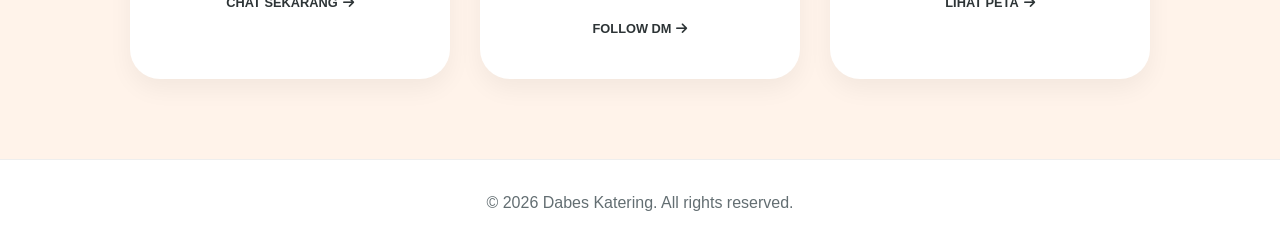
==== commit afe06aa3: "update" ====
--- a/index.html
+++ b/index.html
@@ -31,16 +31,16 @@
 
 		<!-- Hero Section -->
 		<section id="home" class="hero">
+			<div class="hero-image">
+				<img src="image/Logo.PNG" alt="Hero Food" />
+			</div>
 			<div class="hero-content">
-				<h1>Cita Rasa <span>Autentik</span> Untuk Momen Spesial</h1>
-				<p>Menyajikan hidangan lezat dengan bahan berkualitas tinggi untuk pernikahan, acara kantor, dan pesta keluarga.</p>
+				<h1>BESTIE ACARA KAMU,<span> URUSAN PERUT </span> SEMUA BERES!</h1>
+				<p>Menyajikan hidangan lezat dengan lebih dari 50 pilihan menu untuk momen di hidupmu, kegiatan organisasimu, pesta keluarga, acara kantor, serta pernikahan, terpercaya sejak tahun 2018.</p>
 				<div class="hero-btns">
 					<a href="#contact" class="btn btn-primary">Pesan Sekarang</a>
 					<a href="#menu" class="btn btn-outline">Lihat Menu</a>
 				</div>
-			</div>
-			<div class="hero-image">
-				<img src="image/Logo.PNG" alt="Hero Food" />
 			</div>
 		</section>
 
@@ -90,7 +90,7 @@
 				<div class="section-title">
 					<h2>Tentang Kami</h2>
 				</div>
-				<p style="text-align: center; max-width: 800px; margin: 0 auto">Dabes Catering adalah penyedia layanan kuliner profesional yang berdedikasi untuk memberikan rasa terbaik dan pelayanan prima sejak tahun 2020.</p>
+				<p style="text-align: center; max-width: 800px; margin: 0 auto">Dabes Catering adalah penyedia layanan katering profesional yang berdedikasi untuk memberikan rasa terbaik dan pelayanan prima sejak tahun 2018.</p>
 			</div>
 		</section>
 
@@ -119,19 +119,19 @@
 				<h2>Hubungi Kami</h2>
 			</div>
 			<div class="contact-container">
-				<a href="https://wa.me/62882001852503" target="_blank" class="contact-card whatsapp">
+				<a href="https://wa.me/6281952822607" target="_blank" class="contact-card whatsapp">
 					<div class="icon-box"><i class="fab fa-whatsapp"></i></div>
 					<h3>WhatsApp</h3>
 					<p>Fast respon via chat</p>
 					<div class="action-link">Chat Sekarang <i class="fas fa-arrow-right"></i></div>
 				</a>
-				<a href="https://instagram.com/thisis.faza" target="_blank" class="contact-card instagram">
+				<a href="https://instagram.com/dabescompany_idn" target="_blank" class="contact-card instagram">
 					<div class="icon-box"><i class="fab fa-instagram"></i></div>
 					<h3>Instagram</h3>
 					<p>Follow instagram kami untuk menu lainnya!</p>
 					<div class="action-link">Follow DM <i class="fas fa-arrow-right"></i></div>
 				</a>
-				<a href="https://maps.app.goo.gl/HwGijdkvEW5WSmpZ7" target="_blank" class="contact-card location">
+				<a href="https://maps.app.goo.gl/AnoYaxQkDWz9TLMn7" target="_blank" class="contact-card location">
 					<div class="icon-box"><i class="fas fa-map-marker-alt"></i></div>
 					<h3>Lokasi</h3>
 					<p>Jakarta, Indonesia</p>
